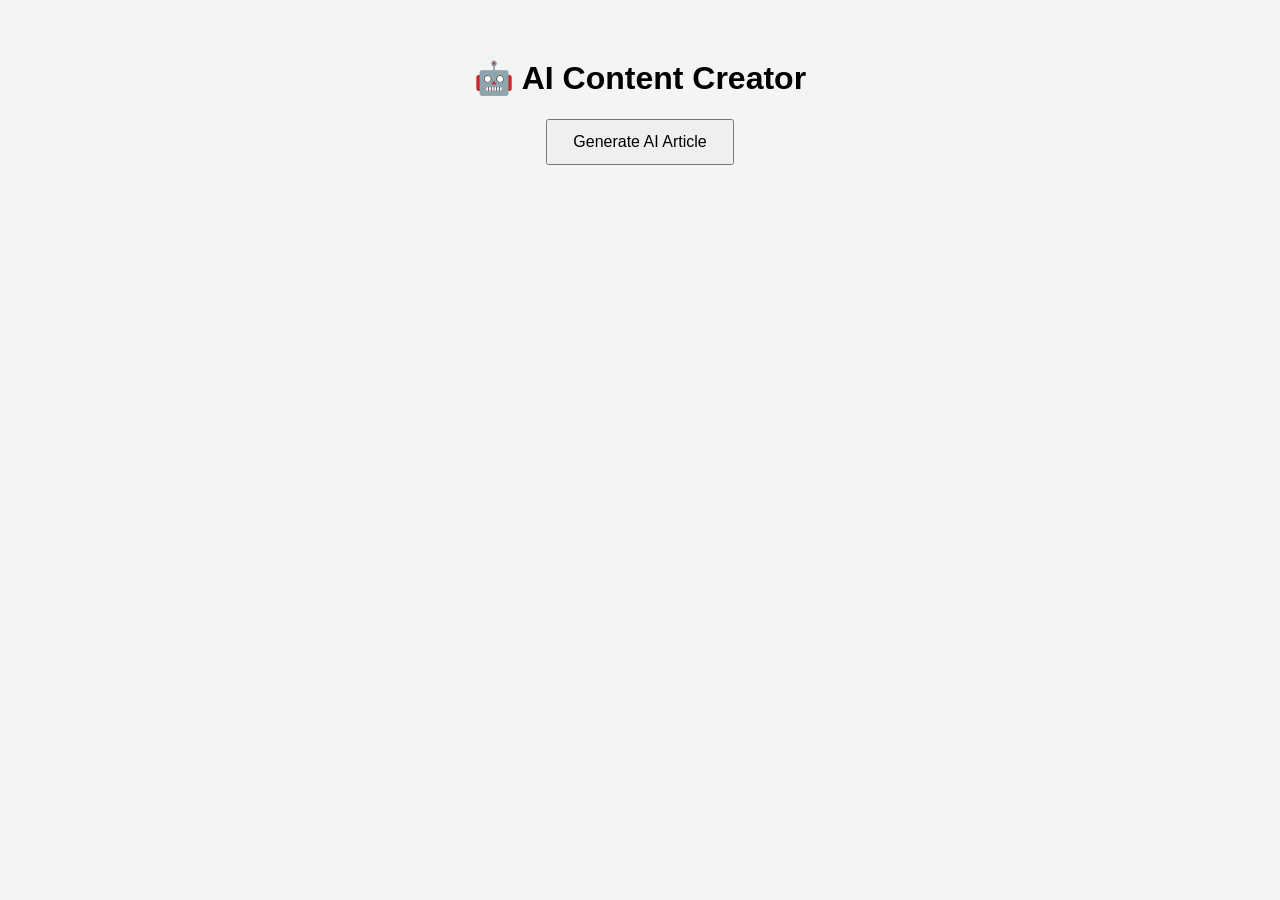
==== frontend/first.html @ b95b6155 "Connect frontend with AI article generation" ====
<!DOCTYPE html>
<html lang="en">
<head>
    <meta charset="UTF-8">
    <meta name="viewport" content="width=device-width, initial-scale=1.0">
    <title>AI Content Creator</title>

    <style>
        body {
            font-family: Arial, sans-serif;
            background: #f4f4f4;
            padding: 30px;
        }

        .container {
            max-width: 900px;
            margin: auto;
        }

        h1 {
            text-align: center;
        }

        button {
            display: block;
            margin: 20px auto;
            padding: 12px 25px;
            font-size: 16px;
            cursor: pointer;
        }

        .article {
            background: white;
            padding: 25px;
            margin-top: 20px;
            border-radius: 10px;
        }
    </style>
</head>

<body>

<div class="container">

    <h1>🤖 AI Content Creator</h1>

    <button onclick="generateArticles()">
        Generate AI Article
    </button>

    <p id="status"></p>

    <div id="articles"></div>

</div>

<script>

async function generateArticles() {

    const status = document.getElementById("status");
    const articlesDiv = document.getElementById("articles");

    status.innerText = "Generating article... Please wait.";
    articlesDiv.innerHTML = "";

    try {

        const response = await fetch(
            "http://127.0.0.1:8000/articles?limit=1"
        );

        const data = await response.json();

        if (data.count === 0) {
            status.innerText = "No topics available.";
            return;
        }

        status.innerText = "";

        data.articles.forEach(article => {

            const div = document.createElement("div");

            div.className = "article";

            div.innerHTML = `
                <h2>${article.title}</h2>

                <h3>Summary</h3>
                <p>${article.summary}</p>

                <h3>Key Points</h3>
                <ul>
                    ${article.key_points
                        .map(point => `<li>${point}</li>`)
                        .join("")}
                </ul>

                <p><strong>Source:</strong> ${article.source}</p>

                <p><strong>Category:</strong> ${article.category}</p>

                <p>
                    <strong>Source:</strong>
                    <a href="${article.source_url}" target="_blank">
                        Read Article
                    </a>
                </p>
            `;

            articlesDiv.appendChild(div);
        });

    } catch (error) {

        status.innerText =
            "Error connecting to API. Make sure the backend is running.";

        console.error(error);
    }
}

</script>

</body>
</html>
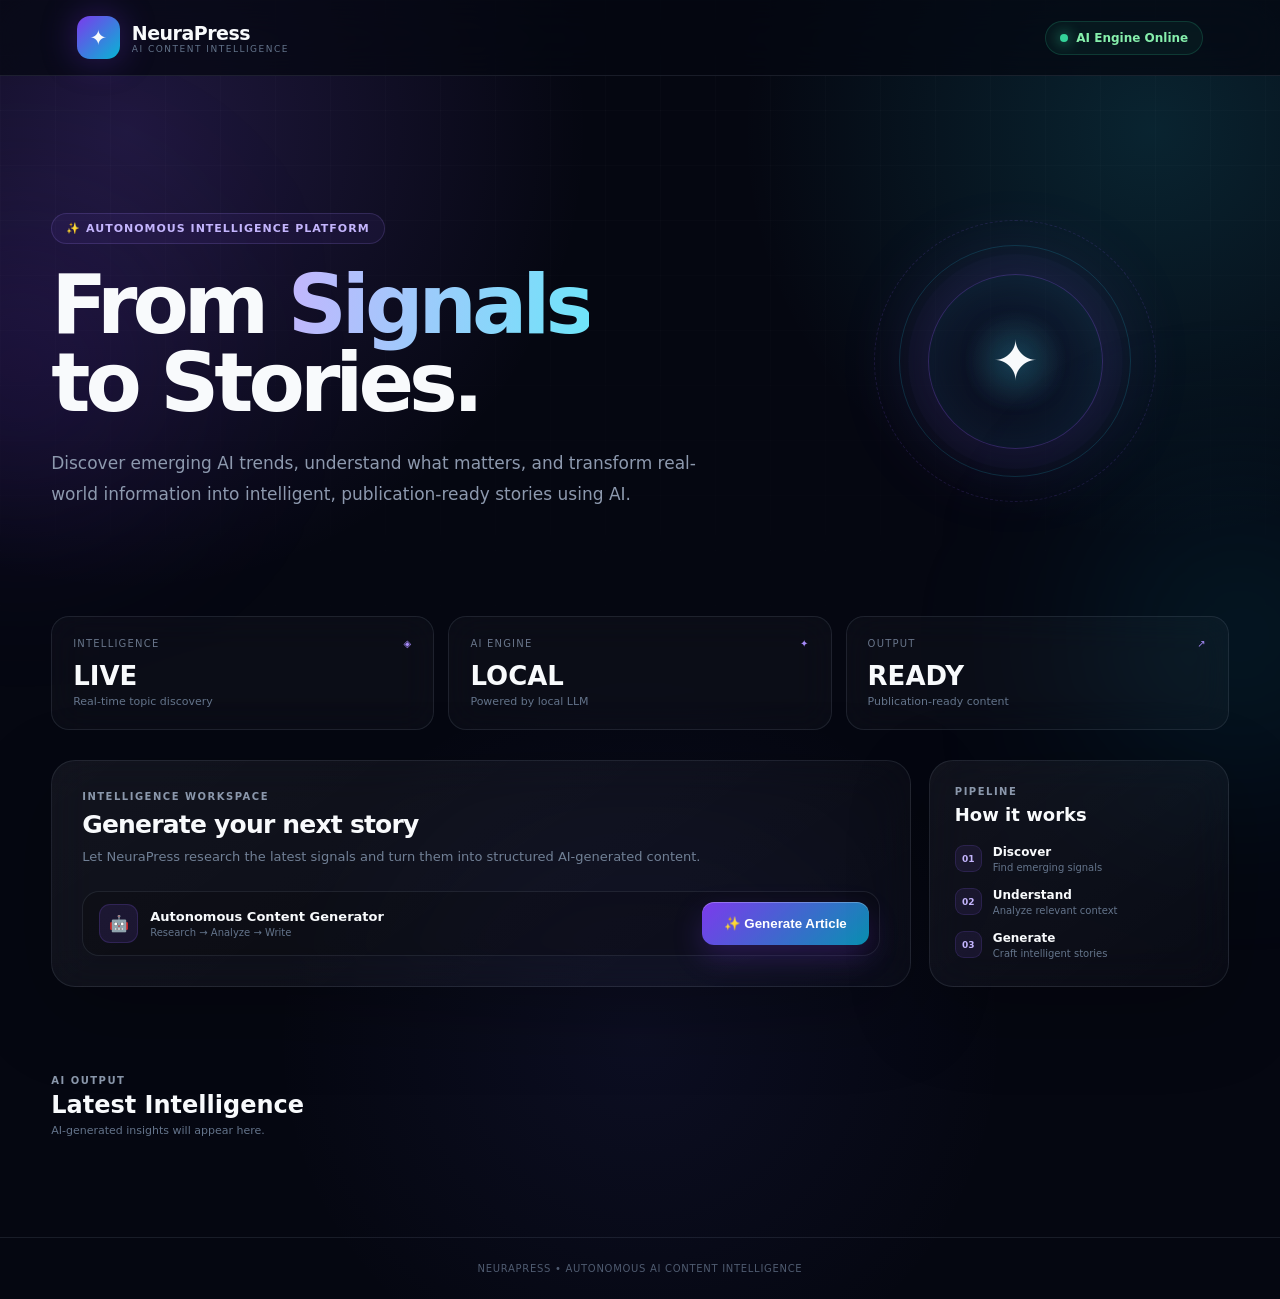
==== commit 894f4595: "Complete initial frontend" ====
--- a/frontend/first.html
+++ b/frontend/first.html
@@ -3,126 +3,1278 @@
 <head>
     <meta charset="UTF-8">
     <meta name="viewport" content="width=device-width, initial-scale=1.0">
-    <title>AI Content Creator</title>
+    <title>NeuraPress — AI Content Intelligence</title>
 
     <style>
+        * {
+            margin: 0;
+            padding: 0;
+            box-sizing: border-box;
+        }
+
+        :root {
+            --bg: #050711;
+            --card: rgba(15, 20, 38, 0.72);
+            --border: rgba(148, 163, 184, 0.14);
+            --text: #f8fafc;
+            --muted: #8d99ae;
+            --purple: #8b5cf6;
+            --cyan: #22d3ee;
+            --green: #34d399;
+        }
+
+        html {
+            scroll-behavior: smooth;
+        }
+
         body {
-            font-family: Arial, sans-serif;
-            background: #f4f4f4;
+            min-height: 100vh;
+            color: var(--text);
+            font-family: Inter, system-ui, -apple-system, BlinkMacSystemFont, "Segoe UI", sans-serif;
+            background:
+                radial-gradient(circle at 10% 10%, rgba(139,92,246,.20), transparent 28%),
+                radial-gradient(circle at 90% 10%, rgba(34,211,238,.14), transparent 25%),
+                radial-gradient(circle at 50% 80%, rgba(99,102,241,.08), transparent 30%),
+                var(--bg);
+            overflow-x: hidden;
+        }
+
+        /* Animated background */
+
+        body::before {
+            content: "";
+            position: fixed;
+            inset: 0;
+            pointer-events: none;
+            background-image:
+                linear-gradient(rgba(255,255,255,.018) 1px, transparent 1px),
+                linear-gradient(90deg, rgba(255,255,255,.018) 1px, transparent 1px);
+            background-size: 55px 55px;
+            mask-image: linear-gradient(to bottom, black, transparent 85%);
+        }
+
+        .orb {
+            position: fixed;
+            width: 280px;
+            height: 280px;
+            border-radius: 50%;
+            filter: blur(100px);
+            pointer-events: none;
+            z-index: -1;
+        }
+
+        .orb-one {
+            background: rgba(124,58,237,.15);
+            left: -120px;
+            top: 25%;
+            animation: float 9s ease-in-out infinite;
+        }
+
+        .orb-two {
+            background: rgba(6,182,212,.12);
+            right: -100px;
+            top: 55%;
+            animation: float 11s ease-in-out infinite reverse;
+        }
+
+        @keyframes float {
+            50% {
+                transform: translateY(-35px) translateX(25px);
+            }
+        }
+
+        /* NAVBAR */
+
+        nav {
+            height: 76px;
+            padding: 0 6%;
+            display: flex;
+            align-items: center;
+            justify-content: space-between;
+            position: sticky;
+            top: 0;
+            z-index: 100;
+            border-bottom: 1px solid var(--border);
+            background: rgba(5,7,17,.72);
+            backdrop-filter: blur(22px);
+        }
+
+        .brand {
+            display: flex;
+            align-items: center;
+            gap: 12px;
+        }
+
+        .logo {
+            width: 43px;
+            height: 43px;
+            display: grid;
+            place-items: center;
+            border-radius: 13px;
+            font-size: 21px;
+            background: linear-gradient(135deg, #7c3aed, #06b6d4);
+            box-shadow: 0 0 35px rgba(124,58,237,.35);
+        }
+
+        .brand-name {
+            font-size: 19px;
+            font-weight: 850;
+            letter-spacing: -.5px;
+        }
+
+        .brand-subtitle {
+            color: #64748b;
+            font-size: 9px;
+            letter-spacing: 1.5px;
+            text-transform: uppercase;
+        }
+
+        .status {
+            display: flex;
+            align-items: center;
+            gap: 8px;
+            padding: 9px 14px;
+            border-radius: 999px;
+            border: 1px solid rgba(52,211,153,.18);
+            background: rgba(52,211,153,.06);
+            color: #86efac;
+            font-size: 12px;
+            font-weight: 700;
+        }
+
+        .status-dot {
+            width: 8px;
+            height: 8px;
+            border-radius: 50%;
+            background: var(--green);
+            box-shadow: 0 0 14px var(--green);
+            animation: pulse 1.8s infinite;
+        }
+
+        @keyframes pulse {
+            50% {
+                opacity: .35;
+                transform: scale(.75);
+            }
+        }
+
+        /* MAIN */
+
+        main {
+            width: min(1180px, 92%);
+            margin: auto;
+        }
+
+        /* HERO */
+
+        .hero {
+            min-height: 530px;
+            padding: 85px 0 45px;
+            display: grid;
+            grid-template-columns: 1.25fr .75fr;
+            align-items: center;
+            gap: 40px;
+        }
+
+        .eyebrow {
+            width: fit-content;
+            padding: 8px 14px;
+            margin-bottom: 22px;
+            border: 1px solid rgba(167,139,250,.18);
+            border-radius: 999px;
+            background: rgba(139,92,246,.07);
+            color: #c4b5fd;
+            font-size: 11px;
+            font-weight: 800;
+            letter-spacing: 1px;
+            text-transform: uppercase;
+        }
+
+        .hero h1 {
+            font-size: clamp(48px, 7vw, 82px);
+            line-height: .96;
+            letter-spacing: -5px;
+        }
+
+        .gradient {
+            background: linear-gradient(
+                100deg,
+                #c4b5fd,
+                #67e8f9,
+                #a78bfa
+            );
+            background-size: 220% auto;
+            -webkit-background-clip: text;
+            background-clip: text;
+            color: transparent;
+            animation: gradientMove 6s linear infinite;
+        }
+
+        @keyframes gradientMove {
+            to {
+                background-position: 220% center;
+            }
+        }
+
+        .hero p {
+            max-width: 650px;
+            margin-top: 25px;
+            color: var(--muted);
+            font-size: 17px;
+            line-height: 1.8;
+        }
+
+        /* AI CORE */
+
+        .hero-visual {
+            min-height: 300px;
+            display: grid;
+            place-items: center;
+        }
+
+        .ai-core {
+            width: 175px;
+            height: 175px;
+            display: grid;
+            place-items: center;
+            position: relative;
+            border-radius: 50%;
+            border: 1px solid rgba(139,92,246,.3);
+            background:
+                radial-gradient(circle, rgba(34,211,238,.15), transparent 42%),
+                rgba(139,92,246,.05);
+            box-shadow:
+                0 0 0 20px rgba(139,92,246,.025),
+                0 0 90px rgba(139,92,246,.22),
+                inset 0 0 50px rgba(34,211,238,.08);
+            animation: corePulse 5s ease-in-out infinite;
+        }
+
+        .ai-core::before {
+            content: "";
+            position: absolute;
+            width: 230px;
+            height: 230px;
+            border-radius: 50%;
+            border: 1px solid rgba(34,211,238,.16);
+            animation: spin 14s linear infinite;
+        }
+
+        .ai-core::after {
+            content: "";
+            position: absolute;
+            width: 280px;
+            height: 280px;
+            border-radius: 50%;
+            border: 1px dashed rgba(139,92,246,.16);
+            animation: spin 22s linear infinite reverse;
+        }
+
+        .core-icon {
+            font-size: 55px;
+            filter: drop-shadow(0 0 20px rgba(103,232,249,.55));
+        }
+
+        @keyframes corePulse {
+            50% {
+                transform: scale(1.04);
+            }
+        }
+
+        @keyframes spin {
+            to {
+                transform: rotate(360deg);
+            }
+        }
+
+        /* STATS */
+
+        .stats {
+            display: grid;
+            grid-template-columns: repeat(3, 1fr);
+            gap: 14px;
+            margin: 10px 0 30px;
+        }
+
+        .stat {
+            padding: 21px;
+            border: 1px solid var(--border);
+            border-radius: 18px;
+            background: rgba(255,255,255,.028);
+            backdrop-filter: blur(18px);
+            transition: .3s ease;
+        }
+
+        .stat:hover {
+            transform: translateY(-4px);
+            border-color: rgba(139,92,246,.30);
+            background: rgba(255,255,255,.045);
+        }
+
+        .stat-top {
+            display: flex;
+            justify-content: space-between;
+            color: #68758a;
+            font-size: 10px;
+            letter-spacing: 1.2px;
+            text-transform: uppercase;
+        }
+
+        .stat-icon {
+            color: #a78bfa;
+        }
+
+        .stat-value {
+            margin-top: 12px;
+            font-size: 26px;
+            font-weight: 850;
+        }
+
+        .stat-note {
+            margin-top: 4px;
+            color: #64748b;
+            font-size: 11px;
+        }
+
+        /* WORKSPACE */
+
+        .workspace {
+            display: grid;
+            grid-template-columns: 1fr 300px;
+            gap: 18px;
+            margin-bottom: 25px;
+        }
+
+        .generator,
+        .pipeline-card {
+            border: 1px solid var(--border);
+            border-radius: 24px;
+            background:
+                linear-gradient(
+                    145deg,
+                    rgba(255,255,255,.055),
+                    rgba(255,255,255,.018)
+                );
+            backdrop-filter: blur(22px);
+            box-shadow: 0 25px 80px rgba(0,0,0,.25);
+        }
+
+        .generator {
             padding: 30px;
         }
 
-        .container {
-            max-width: 900px;
-            margin: auto;
-        }
-
-        h1 {
+        .section-label {
+            color: #8b98ac;
+            font-size: 10px;
+            font-weight: 800;
+            letter-spacing: 1.5px;
+            text-transform: uppercase;
+        }
+
+        .generator h2 {
+            margin-top: 8px;
+            font-size: 25px;
+            letter-spacing: -.8px;
+        }
+
+        .description {
+            margin-top: 8px;
+            color: #718096;
+            font-size: 13px;
+            line-height: 1.6;
+        }
+
+        .generate-row {
+            margin-top: 23px;
+            padding: 10px;
+            display: flex;
+            align-items: center;
+            justify-content: space-between;
+            gap: 15px;
+            border: 1px solid var(--border);
+            border-radius: 17px;
+            background: rgba(0,0,0,.16);
+        }
+
+        .engine {
+            display: flex;
+            align-items: center;
+            gap: 12px;
+            padding-left: 6px;
+        }
+
+        .engine-icon {
+            width: 39px;
+            height: 39px;
+            display: grid;
+            place-items: center;
+            border-radius: 11px;
+            background: rgba(139,92,246,.12);
+            border: 1px solid rgba(139,92,246,.18);
+        }
+
+        .engine strong {
+            display: block;
+            font-size: 13px;
+        }
+
+        .engine span {
+            display: block;
+            margin-top: 3px;
+            color: #64748b;
+            font-size: 10px;
+        }
+
+        .generate-btn {
+            padding: 14px 22px;
+            border: none;
+            border-radius: 12px;
+            color: white;
+            background: linear-gradient(135deg, #7c3aed, #0891b2);
+            box-shadow:
+                0 12px 30px rgba(124,58,237,.24),
+                inset 0 1px rgba(255,255,255,.25);
+            font-weight: 800;
+            cursor: pointer;
+            transition: .25s ease;
+        }
+
+        .generate-btn:hover {
+            transform: translateY(-2px);
+            box-shadow: 0 18px 40px rgba(124,58,237,.34);
+        }
+
+        .generate-btn:active {
+            transform: scale(.98);
+        }
+
+        .generate-btn:disabled {
+            opacity: .55;
+            cursor: not-allowed;
+            transform: none;
+        }
+
+        /* PIPELINE */
+
+        .pipeline-card {
+            padding: 25px;
+        }
+
+        .pipeline-card h3 {
+            margin-top: 7px;
+            font-size: 18px;
+        }
+
+        .pipeline {
+            margin-top: 20px;
+            display: grid;
+            gap: 15px;
+        }
+
+        .pipeline-item {
+            display: flex;
+            align-items: flex-start;
+            gap: 11px;
+        }
+
+        .pipeline-number {
+            width: 27px;
+            height: 27px;
+            flex: 0 0 27px;
+            display: grid;
+            place-items: center;
+            border-radius: 9px;
+            color: #c4b5fd;
+            background: rgba(139,92,246,.09);
+            border: 1px solid rgba(139,92,246,.16);
+            font-size: 9px;
+            font-weight: 800;
+        }
+
+        .pipeline-item strong {
+            display: block;
+            font-size: 12px;
+        }
+
+        .pipeline-item span {
+            display: block;
+            margin-top: 3px;
+            color: #64748b;
+            font-size: 10px;
+        }
+
+        /* STATUS */
+
+        #status {
+            min-height: 28px;
+            margin: 18px 0;
+            display: flex;
+            justify-content: center;
+        }
+
+        .loading {
+            display: inline-flex;
+            align-items: center;
+            gap: 10px;
+            padding: 10px 16px;
+            border: 1px solid rgba(139,92,246,.18);
+            border-radius: 999px;
+            background: rgba(139,92,246,.07);
+            color: #c4b5fd;
+            font-size: 12px;
+            font-weight: 700;
+        }
+
+        .loader {
+            width: 15px;
+            height: 15px;
+            border: 2px solid rgba(255,255,255,.18);
+            border-top-color: #a78bfa;
+            border-radius: 50%;
+            animation: spin .75s linear infinite;
+        }
+
+        /* RESULTS */
+
+        #articles {
+            padding-bottom: 85px;
+        }
+
+        .results-title {
+            margin: 35px 0 15px;
+        }
+
+        .results-title h2 {
+            margin-top: 5px;
+            font-size: 24px;
+        }
+
+        .results-title p {
+            margin-top: 5px;
+            color: #64748b;
+            font-size: 11px;
+        }
+
+        .article {
+            position: relative;
+            overflow: hidden;
+            padding: 34px;
+            border: 1px solid var(--border);
+            border-radius: 25px;
+            background:
+                linear-gradient(
+                    145deg,
+                    rgba(255,255,255,.06),
+                    rgba(255,255,255,.018)
+                );
+            box-shadow: 0 25px 80px rgba(0,0,0,.30);
+            animation: articleIn .65s ease both;
+        }
+
+        .article::before {
+            content: "";
+            position: absolute;
+            width: 260px;
+            height: 260px;
+            right: -130px;
+            top: -140px;
+            border-radius: 50%;
+            background: rgba(34,211,238,.08);
+            filter: blur(35px);
+        }
+
+        @keyframes articleIn {
+            from {
+                opacity: 0;
+                transform: translateY(25px);
+            }
+
+            to {
+                opacity: 1;
+                transform: translateY(0);
+            }
+        }
+
+        .article-label {
+            display: inline-flex;
+            padding: 7px 11px;
+            border-radius: 999px;
+            color: #a78bfa;
+            background: rgba(139,92,246,.08);
+            border: 1px solid rgba(139,92,246,.14);
+            font-size: 10px;
+            font-weight: 800;
+            letter-spacing: 1px;
+            text-transform: uppercase;
+        }
+
+        .article h2 {
+            margin-top: 18px;
+            font-size: clamp(28px, 4vw, 44px);
+            line-height: 1.08;
+            letter-spacing: -1.7px;
+        }
+
+        .section-title {
+            margin: 28px 0 10px;
+            color: #c4b5fd;
+            font-size: 11px;
+            font-weight: 800;
+            letter-spacing: 1px;
+            text-transform: uppercase;
+        }
+
+        .summary {
+            color: #b5c0d2;
+            font-size: 15px;
+            line-height: 1.85;
+        }
+
+        .article ul {
+            list-style: none;
+            display: grid;
+            gap: 9px;
+        }
+
+        .article li {
+            position: relative;
+            padding: 13px 15px 13px 35px;
+            border: 1px solid rgba(148,163,184,.08);
+            border-radius: 13px;
+            background: rgba(255,255,255,.025);
+            color: #b8c2d2;
+            font-size: 14px;
+            line-height: 1.55;
+        }
+
+        .article li::before {
+            content: "✦";
+            position: absolute;
+            left: 14px;
+            color: var(--cyan);
+        }
+
+        .metadata {
+            display: flex;
+            flex-wrap: wrap;
+            align-items: center;
+            gap: 8px;
+            margin-top: 28px;
+            padding-top: 20px;
+            border-top: 1px solid var(--border);
+        }
+
+        .tag {
+            padding: 7px 11px;
+            border-radius: 999px;
+            color: #aeb9cb;
+            background: rgba(255,255,255,.035);
+            border: 1px solid rgba(148,163,184,.1);
+            font-size: 11px;
+        }
+
+        .source-link {
+            margin-left: auto;
+            padding: 9px 14px;
+            border-radius: 10px;
+            color: #67e8f9;
+            background: rgba(34,211,238,.07);
+            border: 1px solid rgba(34,211,238,.12);
+            text-decoration: none;
+            font-size: 11px;
+            font-weight: 800;
+            transition: .2s;
+        }
+
+        .source-link:hover {
+            transform: translateY(-1px);
+            background: rgba(34,211,238,.13);
+        }
+
+        .empty {
+            padding: 35px;
             text-align: center;
-        }
-
-        button {
-            display: block;
-            margin: 20px auto;
-            padding: 12px 25px;
-            font-size: 16px;
-            cursor: pointer;
-        }
-
-        .article {
-            background: white;
-            padding: 25px;
-            margin-top: 20px;
-            border-radius: 10px;
+            color: #8290a5;
+            border: 1px dashed rgba(148,163,184,.16);
+            border-radius: 18px;
+            background: rgba(255,255,255,.018);
+            line-height: 1.7;
+        }
+
+        footer {
+            padding: 25px 6%;
+            border-top: 1px solid var(--border);
+            color: #4f5b70;
+            text-align: center;
+            font-size: 10px;
+            letter-spacing: .7px;
+        }
+
+        /* RESPONSIVE */
+
+        @media (max-width: 850px) {
+
+            .hero {
+                grid-template-columns: 1fr;
+                padding-top: 60px;
+            }
+
+            .hero-visual {
+                display: none;
+            }
+
+            .workspace {
+                grid-template-columns: 1fr;
+            }
+        }
+
+        @media (max-width: 620px) {
+
+            nav {
+                padding: 0 20px;
+            }
+
+            .status {
+                display: none;
+            }
+
+            main {
+                width: 94%;
+            }
+
+            .hero h1 {
+                font-size: 50px;
+                letter-spacing: -3px;
+            }
+
+            .hero p {
+                font-size: 15px;
+            }
+
+            .stats {
+                grid-template-columns: 1fr;
+            }
+
+            .generator {
+                padding: 22px;
+            }
+
+            .generate-row {
+                flex-direction: column;
+                align-items: stretch;
+            }
+
+            .generate-btn {
+                width: 100%;
+            }
+
+            .article {
+                padding: 24px;
+            }
+
+            .source-link {
+                width: 100%;
+                margin-left: 0;
+                text-align: center;
+            }
         }
     </style>
 </head>
 
 <body>
 
-<div class="container">
-
-    <h1>🤖 AI Content Creator</h1>
-
-    <button onclick="generateArticles()">
-        Generate AI Article
-    </button>
-
-    <p id="status"></p>
-
-    <div id="articles"></div>
-
-</div>
-
-<script>
-
-async function generateArticles() {
-
-    const status = document.getElementById("status");
-    const articlesDiv = document.getElementById("articles");
-
-    status.innerText = "Generating article... Please wait.";
-    articlesDiv.innerHTML = "";
-
-    try {
-
-        const response = await fetch(
-            "http://127.0.0.1:8000/articles?limit=1"
-        );
-
-        const data = await response.json();
-
-        if (data.count === 0) {
-            status.innerText = "No topics available.";
-            return;
-        }
-
-        status.innerText = "";
-
-        data.articles.forEach(article => {
-
-            const div = document.createElement("div");
-
-            div.className = "article";
-
-            div.innerHTML = `
-                <h2>${article.title}</h2>
-
-                <h3>Summary</h3>
-                <p>${article.summary}</p>
-
-                <h3>Key Points</h3>
-                <ul>
-                    ${article.key_points
-                        .map(point => `<li>${point}</li>`)
-                        .join("")}
-                </ul>
-
-                <p><strong>Source:</strong> ${article.source}</p>
-
-                <p><strong>Category:</strong> ${article.category}</p>
+    <div class="orb orb-one"></div>
+    <div class="orb orb-two"></div>
+
+    <!-- NAVBAR -->
+
+    <nav>
+
+        <div class="brand">
+
+            <div class="logo">✦</div>
+
+            <div>
+                <div class="brand-name">NeuraPress</div>
+                <div class="brand-subtitle">
+                    AI Content Intelligence
+                </div>
+            </div>
+
+        </div>
+
+        <div class="status">
+            <span class="status-dot"></span>
+            AI Engine Online
+        </div>
+
+    </nav>
+
+
+    <main>
+
+        <!-- HERO -->
+
+        <section class="hero">
+
+            <div>
+
+                <div class="eyebrow">
+                    ✨ Autonomous Intelligence Platform
+                </div>
+
+                <h1>
+                    From
+                    <span class="gradient">Signals</span>
+                    <br>
+                    to Stories.
+                </h1>
 
                 <p>
-                    <strong>Source:</strong>
-                    <a href="${article.source_url}" target="_blank">
-                        Read Article
-                    </a>
+                    Discover emerging AI trends, understand what matters,
+                    and transform real-world information into intelligent,
+                    publication-ready stories using AI.
                 </p>
+
+            </div>
+
+
+            <div class="hero-visual">
+
+                <div class="ai-core">
+
+                    <div class="core-icon">
+                        ✦
+                    </div>
+
+                </div>
+
+            </div>
+
+        </section>
+
+
+        <!-- STATS -->
+
+        <section class="stats">
+
+            <div class="stat">
+
+                <div class="stat-top">
+                    <span>Intelligence</span>
+                    <span class="stat-icon">◈</span>
+                </div>
+
+                <div class="stat-value">
+                    LIVE
+                </div>
+
+                <div class="stat-note">
+                    Real-time topic discovery
+                </div>
+
+            </div>
+
+
+            <div class="stat">
+
+                <div class="stat-top">
+                    <span>AI Engine</span>
+                    <span class="stat-icon">✦</span>
+                </div>
+
+                <div class="stat-value">
+                    LOCAL
+                </div>
+
+                <div class="stat-note">
+                    Powered by local LLM
+                </div>
+
+            </div>
+
+
+            <div class="stat">
+
+                <div class="stat-top">
+                    <span>Output</span>
+                    <span class="stat-icon">↗</span>
+                </div>
+
+                <div class="stat-value">
+                    READY
+                </div>
+
+                <div class="stat-note">
+                    Publication-ready content
+                </div>
+
+            </div>
+
+        </section>
+
+
+        <!-- GENERATOR -->
+
+        <section class="workspace">
+
+            <div class="generator">
+
+                <div class="section-label">
+                    Intelligence Workspace
+                </div>
+
+                <h2>
+                    Generate your next story
+                </h2>
+
+                <p class="description">
+                    Let NeuraPress research the latest signals and turn
+                    them into structured AI-generated content.
+                </p>
+
+
+                <div class="generate-row">
+
+                    <div class="engine">
+
+                        <div class="engine-icon">
+                            🤖
+                        </div>
+
+                        <div>
+
+                            <strong>
+                                Autonomous Content Generator
+                            </strong>
+
+                            <span>
+                                Research → Analyze → Write
+                            </span>
+
+                        </div>
+
+                    </div>
+
+
+                    <button
+                        id="generateButton"
+                        class="generate-btn"
+                        onclick="generateArticles()">
+
+                        ✨ Generate Article
+
+                    </button>
+
+                </div>
+
+            </div>
+
+
+            <!-- PIPELINE -->
+
+            <aside class="pipeline-card">
+
+                <div class="section-label">
+                    Pipeline
+                </div>
+
+                <h3>
+                    How it works
+                </h3>
+
+
+                <div class="pipeline">
+
+                    <div class="pipeline-item">
+
+                        <div class="pipeline-number">
+                            01
+                        </div>
+
+                        <div>
+
+                            <strong>
+                                Discover
+                            </strong>
+
+                            <span>
+                                Find emerging signals
+                            </span>
+
+                        </div>
+
+                    </div>
+
+
+                    <div class="pipeline-item">
+
+                        <div class="pipeline-number">
+                            02
+                        </div>
+
+                        <div>
+
+                            <strong>
+                                Understand
+                            </strong>
+
+                            <span>
+                                Analyze relevant context
+                            </span>
+
+                        </div>
+
+                    </div>
+
+
+                    <div class="pipeline-item">
+
+                        <div class="pipeline-number">
+                            03
+                        </div>
+
+                        <div>
+
+                            <strong>
+                                Generate
+                            </strong>
+
+                            <span>
+                                Craft intelligent stories
+                            </span>
+
+                        </div>
+
+                    </div>
+
+                </div>
+
+            </aside>
+
+        </section>
+
+
+        <div id="status"></div>
+
+
+        <!-- OUTPUT -->
+
+        <section id="articles">
+
+            <div class="results-title">
+
+                <div class="section-label">
+                    AI Output
+                </div>
+
+                <h2>
+                    Latest Intelligence
+                </h2>
+
+                <p>
+                    AI-generated insights will appear here.
+                </p>
+
+            </div>
+
+        </section>
+
+    </main>
+
+
+    <footer>
+        NEURAPRESS • AUTONOMOUS AI CONTENT INTELLIGENCE
+    </footer>
+
+
+    <script>
+
+        async function generateArticles() {
+
+            const status =
+                document.getElementById("status");
+
+            const articlesDiv =
+                document.getElementById("articles");
+
+            const button =
+                document.getElementById("generateButton");
+
+
+            status.innerHTML = `
+                <div class="loading">
+
+                    <span class="loader"></span>
+
+                    AI is researching & writing...
+
+                </div>
             `;
 
-            articlesDiv.appendChild(div);
-        });
-
-    } catch (error) {
-
-        status.innerText =
-            "Error connecting to API. Make sure the backend is running.";
-
-        console.error(error);
-    }
-}
-
-</script>
+
+            const oldArticle =
+                articlesDiv.querySelector(".article");
+
+            if (oldArticle) {
+                oldArticle.remove();
+            }
+
+
+            button.disabled = true;
+            button.innerText = "Generating...";
+
+
+            try {
+
+                const response = await fetch(
+                    "http://127.0.0.1:8000/articles?limit=1"
+                );
+
+
+                if (!response.ok) {
+                    throw new Error("API request failed");
+                }
+
+
+                const data =
+                    await response.json();
+
+
+                if (data.count === 0) {
+
+                    status.innerHTML = `
+                        <div class="empty">
+                            No topics available right now.
+                        </div>
+                    `;
+
+                    return;
+                }
+
+
+                status.innerHTML = "";
+
+
+                data.articles.forEach(article => {
+
+                    const div =
+                        document.createElement("div");
+
+                    div.className = "article";
+
+
+                    div.innerHTML = `
+
+                        <div class="article-label">
+                            ✦ AI Generated Intelligence
+                        </div>
+
+
+                        <h2>
+                            ${article.title}
+                        </h2>
+
+
+                        <div class="section-title">
+                            📝 Executive Summary
+                        </div>
+
+
+                        <p class="summary">
+                            ${article.summary}
+                        </p>
+
+
+                        <div class="section-title">
+                            ✦ Key Insights
+                        </div>
+
+
+                        <ul>
+
+                            ${article.key_points
+                                .map(point =>
+                                    `<li>${point}</li>`
+                                )
+                                .join("")}
+
+                        </ul>
+
+
+                        <div class="metadata">
+
+                            <span class="tag">
+                                📰 ${article.source}
+                            </span>
+
+
+                            <span class="tag">
+                                🏷️ ${article.category}
+                            </span>
+
+
+                            <a
+                                class="source-link"
+                                href="${article.source_url}"
+                                target="_blank"
+                                rel="noopener noreferrer">
+
+                                Read Original →
+
+                            </a>
+
+                        </div>
+
+                    `;
+
+
+                    articlesDiv.appendChild(div);
+
+
+                    setTimeout(() => {
+
+                        div.scrollIntoView({
+                            behavior: "smooth",
+                            block: "start"
+                        });
+
+                    }, 100);
+
+                });
+
+
+            } catch (error) {
+
+                console.error(error);
+
+
+                status.innerHTML = `
+                    <div class="empty">
+
+                        ⚠️ Unable to connect to AI backend.
+
+                        <br>
+
+                        <small>
+                            Make sure FastAPI is running on port 8000.
+                        </small>
+
+                    </div>
+                `;
+
+            } finally {
+
+                button.disabled = false;
+
+                button.innerText =
+                    "✨ Generate Article";
+
+            }
+
+        }
+
+    </script>
 
 </body>
 </html>
